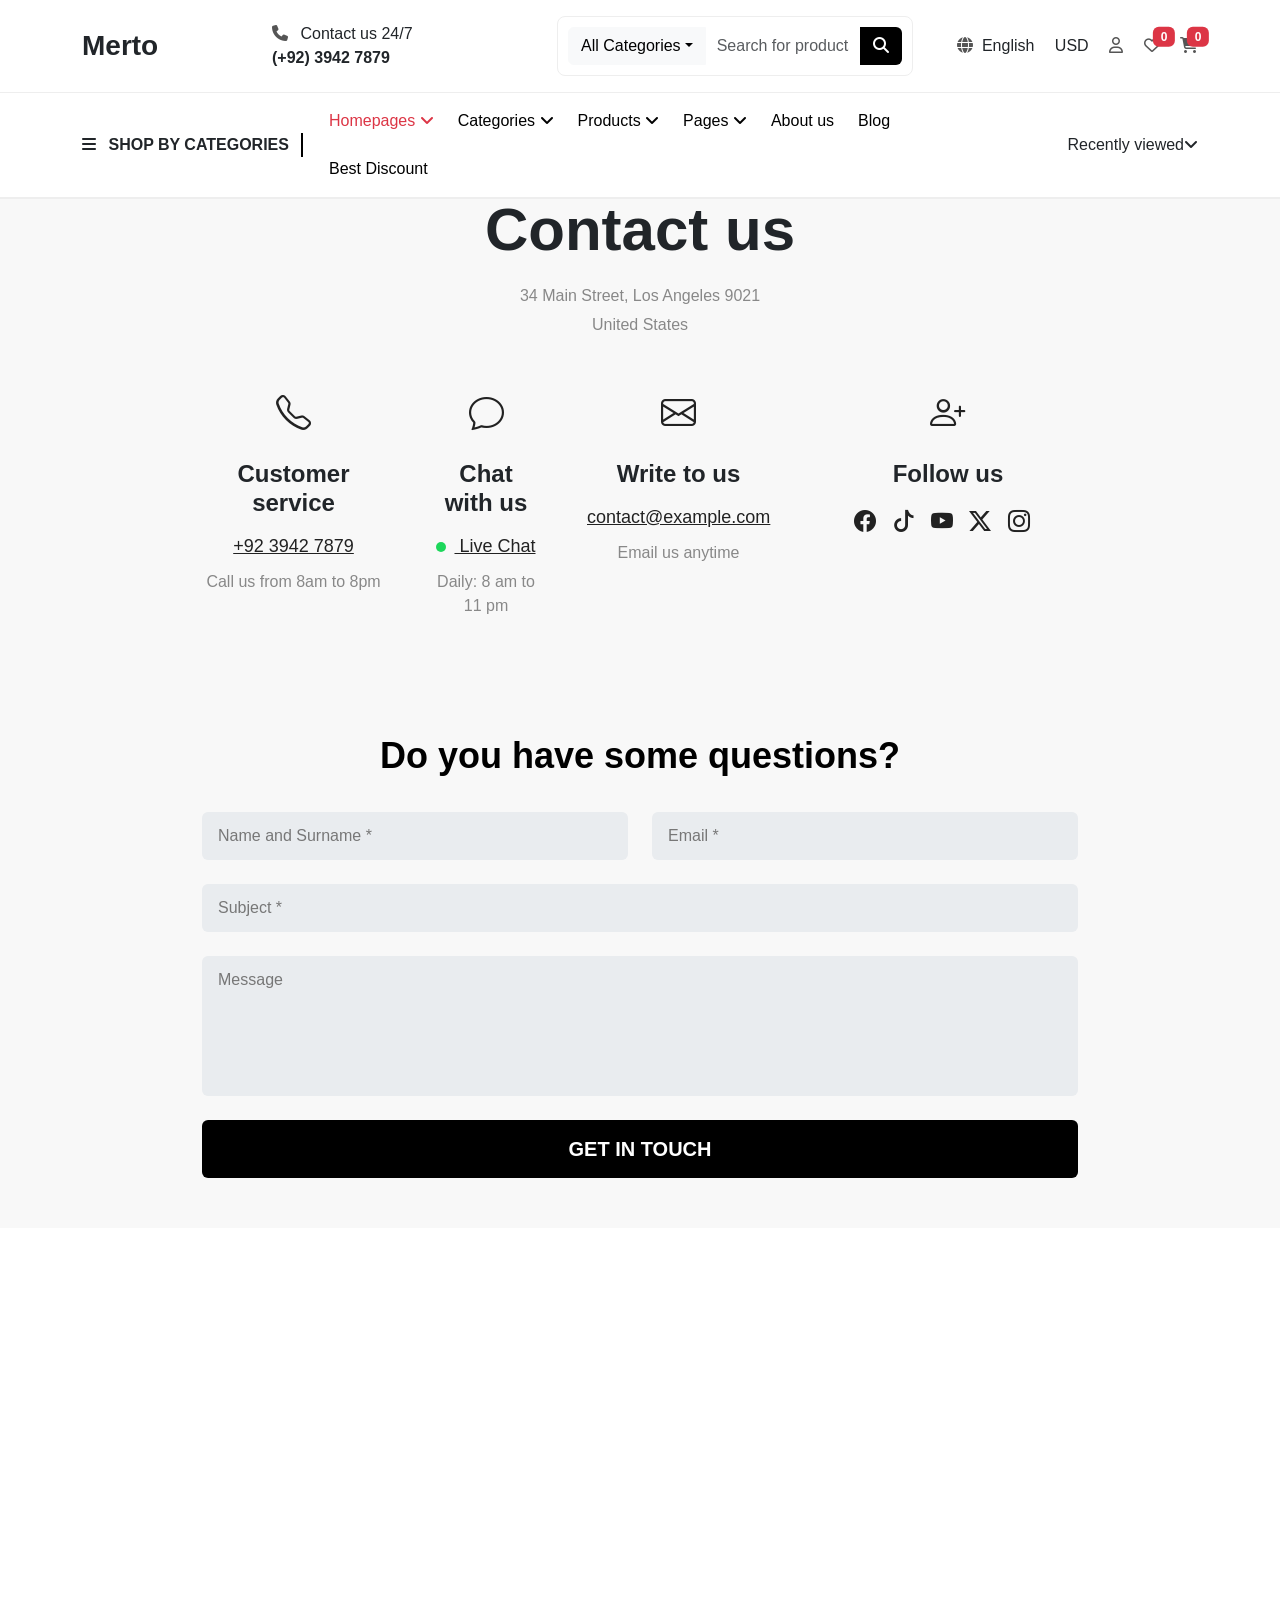
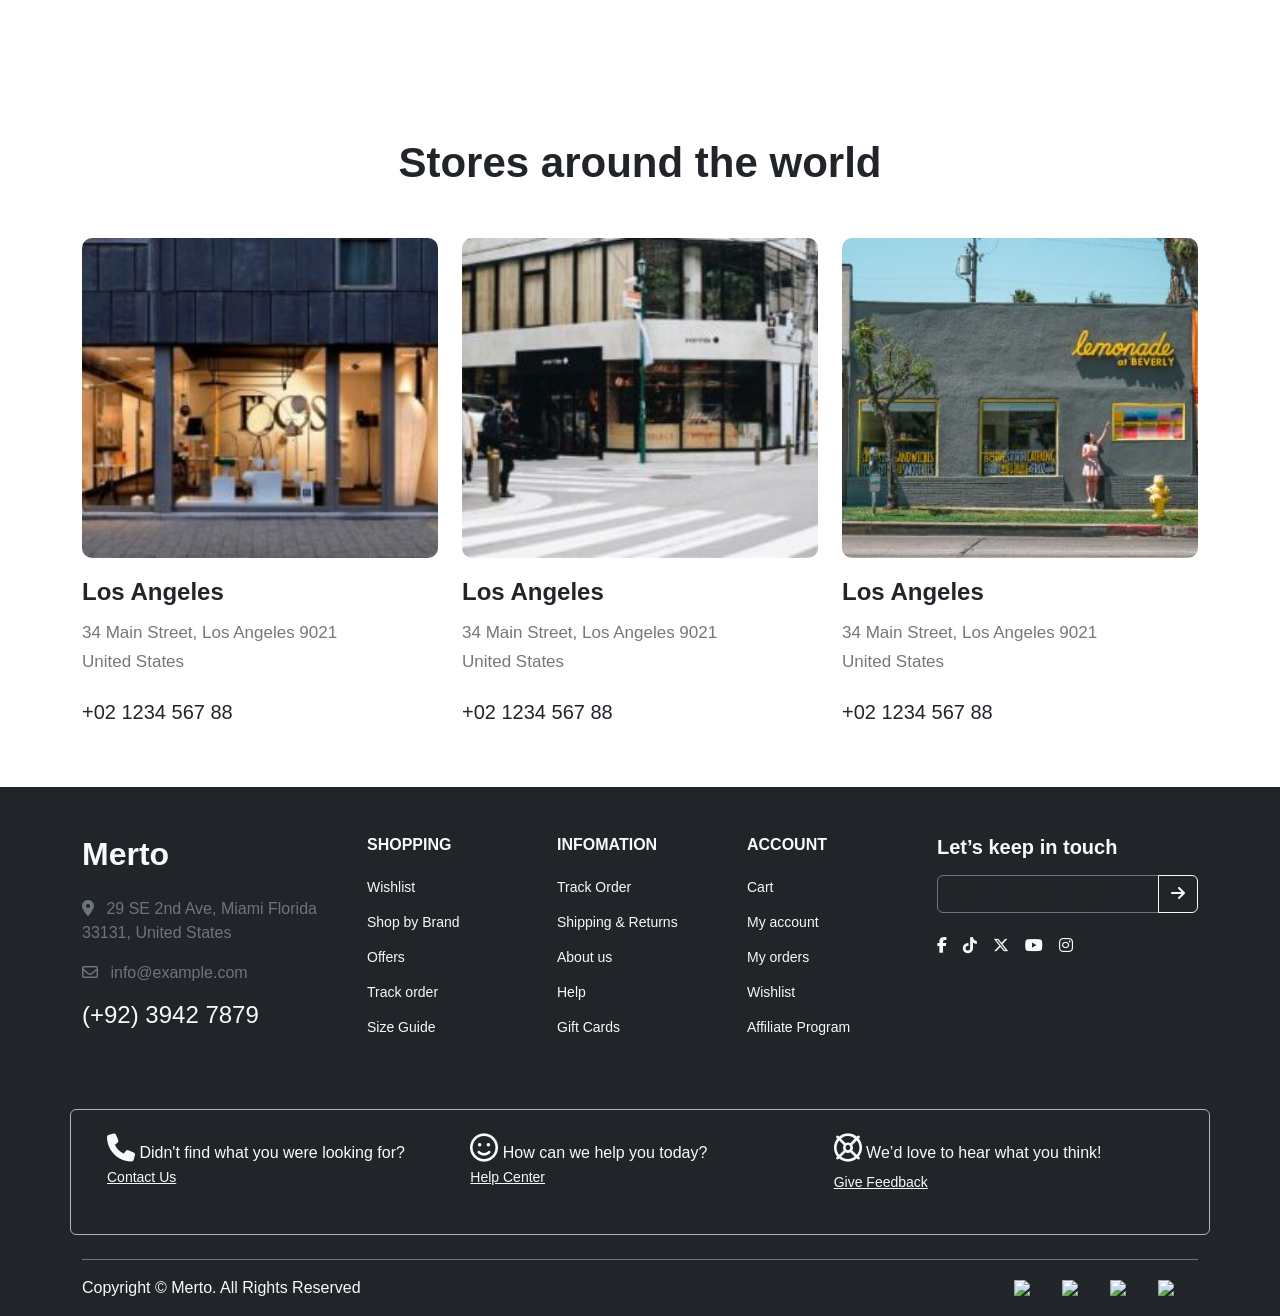
==== contact.html @ 9ad69edd "first commit" ====
<!DOCTYPE html>
<html lang="en">
<head>
    <meta charset="UTF-8">
    <meta name="viewport" content="width=device-width, initial-scale=1.0">
    <title>Document</title>
    <link href="https://cdn.jsdelivr.net/npm/bootstrap@5.3.8/dist/css/bootstrap.min.css" rel="stylesheet" integrity="sha384-sRIl4kxILFvY47J16cr9ZwB07vP4J8+LH7qKQnuqkuIAvNWLzeN8tE5YBujZqJLB" crossorigin="anonymous">
    <link rel="stylesheet"
href="https://cdnjs.cloudflare.com/ajax/libs/font-awesome/6.5.2/css/all.min.css">
<link rel="stylesheet"
href="https://cdn.jsdelivr.net/npm/bootstrap-icons@1.11.3/font/bootstrap-icons.min.css">
    <link rel="stylesheet" href="css/contact.css">
    <link rel="stylesheet" href="css/css.css">
</head>
<body>

<header class="position-fixed z-40 fixed-top bg-white">
    <div class="container-fluid top-header py-3">
    <div class="container">
        <div class="row align-items-center gy-3">
        <div class="col-6 col-md-2 logo">
            Merto
        </div>
        <div class="col-6 col-md-3">
            <i class="fa-solid fa-phone icon me-2"></i>
            <span class="d-none d-md-inline">Contact us 24/7</span><br>
            <strong>(+92) 3942 7879</strong>
        </div>
        <div class="col-12 col-md-4">
            <div class="input-group search-box">
            <button class="btn btn-light dropdown-toggle">All Categories</button>
            <input type="text" class="form-control" placeholder="Search for products">
            <button class="btn search-btn">
                <i class="fa-solid fa-magnifying-glass"></i>
            </button>
            </div>
        </div>
        <div class="col-12 col-md-3 text-end right-icons">
            <span class="me-3 d-none d-md-inline english position-relative">
                <i class="fa-solid fa-globe icon me-1"></i> English
                <div class="row h-english-p text-center"><div class="h-english">
                    <a href="#">Espanol</a>
                    <a class="" href="#">France</a>
                    <a href="#">Egypt</a>
                </div></div>
            </span>        
            <span class="me-3 d-none d-md-inline">
            USD
            </span>
            <span class="me-3">
            <i class="fa-regular fa-user icon"></i>
            </span>
            <span class="me-3 position-relative">
            <i class="fa-regular fa-heart icon"></i>
            <span class="position-absolute top-0 start-100 translate-middle badge bg-danger">0</span>
            </span>
            <span class="position-relative">
            <i class="fa-solid fa-cart-shopping icon"></i>
            <span class="position-absolute top-0 start-100 translate-middle badge bg-danger">0</span>
            </span>
        </div>
        </div>
    </div>
    </div>
    <div class="container-fluid  navbar-custom py-3">
    <div class="container">
        <div class="row align-items-center justify-content-between flex-wrap ">
        <div class="col-auto border-left ">
            <i class="fa-solid fa-bars me-2"></i>
            <strong>SHOP BY CATEGORIES</strong>
        </div>
        <nav class="nav col-7 gap-4">
            <div class="position-relative home-menu">
                <a class="nav-link text-danger" href="index.html">
                    Homepages
                    <i class="fa-solid fa-angle-down"></i>
                </a>
                <div class="mega-menu">
                    <div class="row g-4">
                        <div class="col-md-4">
                            <div class="mega-item">
                                <img src="image/dd1 (7).jpg" alt="">
                                <h5>Supermarket 01</h5>
                            </div>
                        </div>
                        <div class="col-md-4">
                            <div class="mega-item">
                                <img src="image/dd2 (3).jpg" alt="">
                                <h5>Supermarket 02</h5>
                            </div>
                        </div>
                        <div class="col-md-4">
                            <div class="mega-item">
                                <img src="image/dd3 (1).jpg" alt="">
                                <h5>Furniture</h5>
                            </div>
                        </div>
                        <div class="col-md-4">
                            <div class="mega-item">
                                <img src="image/dd4 (1).jpg" alt="">
                                <h5>Electronic</h5>
                            </div>
                        </div>
                        <div class="col-md-4">
                            <div class="mega-item">
                                <img src="image/dd6.jpg" alt="">
                                <h5>Fashion</h5>
                            </div>
                        </div>

                        <div class="col-md-4">
                            <div class="mega-item">
                                <img src="image/dd5 (1).jpg" alt="">
                                <h5>Gaming</h5>
                            </div>
                        </div>
                    </div>
                </div>
            </div>
  <div class="position-relative menu-item">
      <a class="nav-link" href="#">
          Categories
          <i class="fa-solid fa-angle-down"></i>
      </a>
      <div class="small-menu categories-menu">
          <div class="row">
              <div class="col-md-4">
                  <h5>SHOP LAYOUTS</h5>
                  <a href="#">Top Categories - Style 1</a>
                  <a href="#">Top Categories - Style 2</a>
                  <a href="#">Top Brands</a>
                  <a href="#">List Layout</a>
                  <a href="#">Filter Sidebar</a>
                  <a href="#">Top Banner</a>
              </div>
              <div class="col-md-4">
                  <h5>SHOP LAYOUTS</h5>
                  <a href="#">Load More Button</a>
                  <a href="#">Infinity Scroll</a>
                  <a href="#">Ajax Pagination</a>
                  <a href="#">Supermarket</a>
                  <a href="#">Furniture</a>
                  <a href="#">Electronic</a>

              </div>
              <div class="col-md-4">
                  <img src="image/dd1 (7).jpg" class="img-fluid rounded">
              </div>
          </div>
      </div>
  </div>
  <div class="position-relative menu-item">
      <a class="nav-link" href="#">
          Products
          <i class="fa-solid fa-angle-down"></i>
      </a>
      <div class="small-dropdown">
          <a href="#">Simple product</a>
          <a href="#">Variable - Label Attribute</a>
          <a href="#">Variable - Dropdown Attribute</a>
          <a href="#">Variable - Color Swatch</a>
          <a href="#">Group product</a>
          <a href="#">External product</a>
          <a href="#">Flash sale</a>
      </div>
  </div>
  <div class="position-relative menu-item">
      <a class="nav-link" href="#">
          Pages
          <i class="fa-solid fa-angle-down"></i>
      </a>
      <div class="small-dropdown">
          <a href="#">About Us</a>
          <a href="#">Contact</a>
          <a href="#">FAQ</a>
          <a href="#">Login</a>
          <a href="#">Register</a>
          <a href="#">404 Page</a>
      </div>
  </div>
            <a class="nav-link" href="contact.html">About us</a>
            <a class="nav-link" href="#">Blog</a>
            <a class="nav-link" href="#">Best Discount</a>
        </nav>
        <div class="d-none d-md-block col-2 text-end">
            Recently viewed<i class="fa-solid fa-angle-down"></i>
        </div>
        </div>
    </div>
    </div>
</header>

<br><br><br>
<br><br><br>
<section class="contact-section text-center">
  <div class="container">
    <h1 class="contact-title mb-3">Contact us</h1>
    <p class="contact-subtitle mb-5">
      34 Main Street, Los Angeles 9021 <br>
      United States
    </p>
    <div class="row justify-content-center g-5">
      <div class="col-md-3 col-sm-6">
        <div class="contact-box">
          <i class="bi bi-telephone"></i>
          <h4>Customer service</h4>
          <a href="tel:+9239427879">+92 3942 7879</a>
          <p>Call us from 8am to 8pm</p>
        </div>
      </div>
      <div class="col-md-2 col-sm-6">
        <div class="contact-box">
          <i class="bi bi-chat"></i>
          <h4>Chat with us</h4>
          <a href="#">
            <span class="live-dot"></span>
            Live Chat
          </a>
          <p>Daily: 8 am to 11 pm</p>
        </div>
      </div>
      <div class="col-md-3 col-sm-6">
        <div class="contact-box">
          <i class="bi bi-envelope"></i>
          <h4>Write to us</h4>
          <a href="mailto:contact@example.com">
            contact@example.com
          </a>
          <p>Email us anytime</p>
        </div>
      </div>
      <div class="col-md-4 col-sm-6">
        <div class="contact-box">
          <i class="bi bi-person-plus"></i>
          <h4>Follow us</h4>
          <div class="social-icons mt-3">
            <i class="bi bi-facebook"></i>
            <i class="bi bi-tiktok"></i>
            <i class="bi bi-youtube"></i>
            <i class="bi bi-twitter-x"></i>
            <i class="bi bi-instagram"></i>
          </div>
        </div>
      </div>
    </div>
  </div>
</section>

<section class="contact-section">
    <div class="container">

      <h2 class="section-title">
        Do you have some questions?
      </h2>

      <form>
        <div class="row g-4 mb-4">

          <div class="col-md-6">
            <input 
              type="text" 
              class="form-control custom-input"
              placeholder="Name and Surname *"
            >
          </div>

          <div class="col-md-6">
            <input 
              type="email" 
              class="form-control custom-input"
              placeholder="Email *"
            >
          </div>

        </div>

        <div class="mb-4">
          <input 
            type="text" 
            class="form-control custom-input"
            placeholder="Subject *"
          >
        </div>

        <div class="mb-4">
          <textarea 
            class="form-control custom-input"
            placeholder="Message"
          ></textarea>
        </div>

        <button class="contact-btn">
          GET IN TOUCH
        </button>

      </form>

    </div>
  </section>

  <section class="map-section">
    <iframe
      src="https://www.google.com/maps/embed?pb=!1m18!1m12!1m3!1d423286.2747902311!2d-118.69192013565553!3d34.02003923200642!2m3!1f0!2f0!3f0!3m2!1i1024!2i768!4f13.1!3m3!1m2!1s0x80c2c75ddc27da13%3A0xe22fdf6f254608f4!2sLos%20Angeles%2C%20CA%2C%20USA!5e0!3m2!1sen!2seg!4v1710000000000!5m2!1sen!2seg"
      allowfullscreen=""
      loading="lazy">
    </iframe>
  </section>

  <section class="store-section">
  <div class="container">
    <h2 class="store-title">
      Stores around the world
    </h2>
    <div class="row g-4">
      <div class="col-lg-4 col-md-6">
        <div class="store-card">
          <img src="image/dd1 (6).jpg" alt="">
          <h3>Los Angeles</h3>
          <p>
            34 Main Street, Los Angeles 9021 <br>
            United States
          </p>
          <span>+02 1234 567 88</span>
        </div>
      </div>
      <div class="col-lg-4 col-md-6">
        <div class="store-card">
          <img src="image/dd1 (5).jpg" alt="">
          <h3>Los Angeles</h3>
          <p>
            34 Main Street, Los Angeles 9021 <br>
            United States
          </p>
          <span>+02 1234 567 88</span>
        </div>
      </div>
      <div class="col-lg-4 col-md-6">
        <div class="store-card">
          <img src="image/dd1 (4).jpg" alt="">
          <h3>Los Angeles</h3>
          <p>
            34 Main Street, Los Angeles 9021 <br>
            United States
          </p>
          <span>+02 1234 567 88</span>
        </div>
      </div>
    </div>
  </div>
</section>

<footer class="bg-dark text-light pt-5">
  <div class="container">
    <div class="row gy-4">
      <div class="col-md-3">
        <h2 class="fw-bold">Merto</h2>
        <p class="mt-4 text-secondary">
          <i class="fa-solid fa-location-dot me-2"></i>
          29 SE 2nd Ave, Miami Florida 33131, United States
        </p>
        <p class="text-secondary">
          <i class="fa-regular fa-envelope me-2"></i>
          info@example.com
        </p>
        <h4 class="mt-3">(+92) 3942 7879</h4>
      </div>
      <div class="col-6 col-md-2">
        <h6 class="fw-bold mb-3">SHOPPING</h6>
        <ul class="list-unstyled list ">
          <li>Wishlist</li>
          <li>Shop by Brand</li>
          <li>Offers</li>
          <li>Track order</li>
          <li>Size Guide</li>
        </ul>
      </div>
      <div class="col-6 col-md-2 list">
        <h6 class="fw-bold mb-3">INFOMATION</h6>
        <ul class="list-unstyled ">
          <li>Track Order</li>
          <li>Shipping & Returns</li>
          <li>About us</li>
          <li>Help</li>
          <li>Gift Cards</li>
        </ul>
      </div>
      <div class="col-6 col-md-2 list">
        <h6 class="fw-bold mb-3">ACCOUNT</h6>
        <ul class="list-unstyled">
          <li>Cart</li>
          <li>My account</li>
          <li>My orders</li>
          <li>Wishlist</li>
          <li>Affiliate Program</li>
        </ul>
      </div>
      <div class="col-md-3">
        <h5 class="fw-bold">Let’s keep in touch</h5>
        <div class="input-group mt-3">
          <input type="email" class="form-control bg-dark text-light border-secondary" placeholder="enter your email address">
          <button class="btn btn-outline-light">
            <i class="fa-solid fa-arrow-right"></i>
          </button>
        </div>
        <div class="mt-4 d-flex gap-3">
          <i class="fa-brands fa-facebook-f"></i>
          <i class="fa-brands fa-tiktok"></i>
          <i class="fa-brands fa-x-twitter"></i>
          <i class="fa-brands fa-youtube"></i>
          <i class="fa-brands fa-instagram"></i>
        </div>
      </div>
    </div>
    <div class="row mt-5 p-4 border border-dark-subtle rounded text-center text-md-start">
      <div class="col-md-4 mb-3 mb-md-0">
        <i class="fa-solid fa-phone fs-3 mb-2 d-md-inline"></i>
        <h6 class="d-md-inline mb-2">Didn't find what you were looking for?</h6>
        <p ><small class="text-decoration-underline">Contact Us</small></p>
      </div>
      <div class="col-md-4 mb-3 mb-md-0">
        <i class="fa-regular fa-face-smile fs-3 mb-2 d-md-inline"></i>
        <h6 class="d-md-inline mb-2">How can we help you today?</h6>
        <p ><small class="text-decoration-underline">Help Center</small></p>
      </div>
      <div class="col-md-4">
        <i class="fa-regular fa-life-ring fs-3 mb-2"></i>
        <h6 class="d-md-inline mb-2">We’d love to hear what you think!</h6>
        <p ><small class="text-decoration-underline ">Give Feedback</small></p>
      </div>
    </div>
    <div class="d-flex flex-column flex-md-row justify-content-between align-items-center mt-4 py-3 border-top border-secondary">
      <p class="mb-2 mb-md-0">Copyright © Merto. All Rights Reserved</p>
      <div class="d-flex gap-2">
        <img src="https://img.icons8.com/color/48/paypal.png" width="40">
        <img src="https://img.icons8.com/color/48/apple-pay.png" width="40">
        <img src="https://img.icons8.com/color/48/visa.png" width="40">
        <img src="https://img.icons8.com/color/48/mastercard.png" width="40">
      </div>
    </div>
  </div>
</footer>
    <script src="https://cdn.jsdelivr.net/npm/bootstrap@5.3.8/dist/js/bootstrap.bundle.min.js" integrity="sha384-FKyoEForCGlyvwx9Hj09JcYn3nv7wiPVlz7YYwJrWVcXK/BmnVDxM+D2scQbITxI" crossorigin="anonymous"></script>
</body>
</html>
---- css/contact.css ----
*{
    padding: 0;
    margin: 0;
    box-sizing: border-box;
}
img{
  object-fit: cover;
}
.contact-section {
      padding: 80px 0;
      background: #f8f8f8;
    }

    .contact-title {
      font-size: 60px;
      font-weight: 700;
    }

    .contact-subtitle {
      color: #888;
      line-height: 1.8;
    }

    .contact-box i {
      font-size: 35px;
      color: #222;
      margin-bottom: 20px;
      display: inline-block;
    }

    .contact-box h4 {
      font-size: 24px;
      font-weight: 600;
      margin-bottom: 15px;
    }

    .contact-box a {
      color: #222;
      text-decoration: underline;
      font-size: 18px;
    }

    .contact-box p {
      color: #888;
      margin-top: 10px;
    }

    .social-icons i {
      font-size: 22px;
      margin-right: 12px;
      cursor: pointer;
      transition: 0.3s;
    }
    .social-icons i:hover {
      color: #0d6efd;
    }
    .live-dot {
      width: 10px;
      height: 10px;
      background: #1dd75b;
      border-radius: 50%;
      display: inline-block;
      margin-right: 8px;
    }

.contact-section{
  padding: 50px 0;
}

.contact-section .container{
  max-width: 900px;
}
.section-title{
  font-size: 36px;
  font-weight: 700;
  text-align: center;
  margin-bottom: 35px;
  color: #000;
}

.custom-input{
  background: #e9ecef;
  border: none;
  border-radius: 6px;
  padding: 12px 16px;
  font-size: 16px;
  box-shadow: none !important;
}

.custom-input::placeholder{
  color: #777;
}

textarea.custom-input{
  resize: none;
  height: 140px;
}

.contact-btn{
  background: #000;
  color: #fff;
  width: 100%;
  border: none;
  padding: 14px;
  border-radius: 6px;
  font-size: 20px;
  font-weight: 700;
  transition: 0.3s;
}
.contact-btn:hover{
  background: red;
}

.map-section{
      width: 100%;
      height: 400px;
      overflow: hidden;
      margin-bottom: 50px;
    }

    .map-section iframe{
      width: 100%;
      height: 100%;
      border: 0;
      display: block;
    }

.store-section{
  padding: 60px 0;
}

.store-title{
  text-align: center;
  font-size: 42px;
  font-weight: 700;
  margin-bottom: 50px;
}

.store-card img{
  width: 100%;
  height: 320px;
  object-fit: cover;
  border-radius: 10px;
}

.store-card h3{
  font-size: 24px;
  font-weight: 700;
  margin-top: 20px;
  margin-bottom: 12px;
}

.store-card p{
  color: #777;
  font-size: 17px;
  line-height: 1.7;
  margin-bottom: 8px;
}

.store-card span{
  display: block;
  font-size: 20px;
  font-weight: 500;
  margin-top: 20px;
}
---- css/css.css ----
body {
  font-family: Arial;
}
header{
  z-index: 999;
}
.top-header {
  border-bottom: 1px solid #eee;
}
.logo {
  font-size: 28px;
  font-weight: bold;
}
.search-box {
  border: 1px solid #ddd;
  border-radius: 6px;
  overflow: hidden;
}
.search-box input {
  border: none;
}
.search-btn {
  background: black;
  color: white;
}
.icon {
  color: #555;
  transition: 0.3s;
  cursor: pointer;
}
.icon:hover,
.nav-link:hover,
.h-english a:hover{
    color: red !important;
}
.navbar-custom {
  border-bottom: 2px solid #eee;
 
}
.navbar-custom .nav-link {
  font-weight: 500;
  font-size: 16px;
  padding: 0;
  color: black;
  width: fit-content !important;
}
.border-left{
    border-right: 2px solid black;
}
.english{
    position: relative;
}
.h-english{
    background-color: white;
    box-shadow: 0 0 4px black ;
    height: 6rem;
    width: 15rem;  
    padding: 10px 0;
    margin-left: -20px;
    line-height: 25px;
}
.h-english a{
    text-decoration: none;
    display: block;
    color: black;
    text-align: center;
}
.h-english-p{
    position: absolute;
    top: 0;
    left: 0;
    height: 10rem;
    width: 11rem;
    padding: 3rem 2rem;
    z-index: 999;
    display: none;
}
.english:hover .h-english-p {
    display: block !important;
}
.list{
    line-height: 35px;
    font-size: 14px;
}
.home-menu{
    position: relative;
}
.mega-menu{
    position: absolute;
    top: 180%;
    left: -440px;
    width: 1610px;
    background-color: white;
    padding: 30px;
    border-radius: 10px;
    box-shadow: 0 10px 30px rgba(0,0,0,0.1);
    opacity: 0;
    visibility: hidden;
    transition: .3s;
    z-index: 99999;
}
.home-menu:hover .mega-menu{
    opacity: 1;
    visibility: visible;
    top: 150%;
}
.mega-item img{
    width: 100%;
    border-radius: 10px;
    transition: .3s;
}
.mega-item img:hover{
    transform: scale(1.03);
}
.mega-item h5{
    text-align: center;
    margin-top: 15px;
    font-size: 20px;
}
.menu-item{
    position: relative;
}
.small-dropdown{
    position: absolute;
    top: 170%;
    left: 0;
    width: 320px;
    background-color: white;
    padding: 20px;
    box-shadow: 0 10px 30px rgba(0,0,0,0.1);
    opacity: 0;
    visibility: hidden;
    transition: .3s;
    z-index: 9999;
}
.small-dropdown a{
    display: block;
    color: black;
    text-decoration: none;
    padding: 10px 0;
    font-size: 18px;
}
.menu-item:hover .small-dropdown{
    opacity: 1;
    visibility: visible;
    top: 140%;
}
.categories-menu{
    position: absolute;
    top: 170%;
    left: -300px;
    width: 1100px;
    background-color: white;
    padding: 40px;
    box-shadow: 0 10px 30px rgba(0,0,0,0.1);
    opacity: 0;
    visibility: hidden;
    transition: .3s;
    z-index: 9999;
}
.categories-menu h5{
    font-size: 22px;
    margin-bottom: 20px;
    font-weight: bold;
}
.categories-menu a{
    display: block;
    text-decoration: none;
    color: black;
    margin-bottom: 18px;
    font-size: 18px;
}
.menu-item:hover .categories-menu{
    opacity: 1;
    visibility: visible;
    top: 140%;
}
.category-btn{
    display: flex;
    align-items: center;
    gap: 10px;
    cursor: pointer;
}


.hero-section{ /* Hero Section */
    background: #fff;
    width: 100%;
    height: 80vh;
    margin-top: 150px;
}
.hero-section .container-fluid,
.hero-section .row,
.hero-section .col-lg-8,
.hero-section .col-lg-4,
.hero-section .carousel,
.hero-section .carousel-inner,
.hero-section .carousel-item{
    height: 100%;
}
.slide-box{
    position: relative;
    height: 100%;
    overflow: hidden;
}
.slide-box img{
    width: 100%;
    height: 100%;
    object-fit: cover;
}
.slide-content{
    position: absolute;
    top: 50%;
    left: 60px;
    transform: translateY(-50%);
    color: white;
    z-index: 5;
}
.slide-content small{
    font-size: 18px;
    font-weight: 600;
}
.slide-content h1{
    font-size: 58px;
    line-height: 1.1;
    font-weight: 700;
}
.slide-content .btn{
    padding: 14px 34px;
    border-radius: 10px;
    font-weight: 600;
}
.promo-card{
    position: relative;
    flex: 1;
    overflow: hidden;
    background: #f3f3f3;
}
.hero-section .col-lg-4{
    gap: 10px;
}
.promo-card img{
    position: absolute;
    top: 0;
    right: 0;
    width: 100%;
    height: 100%;
    object-fit: cover;
}
.promo-content{
    position: absolute;
    top: 35px;
    left: 35px;
    z-index: 5;
    max-width: 220px;
}
.promo-content h3{
    font-size: 34px;
    line-height: 1.15;
    font-weight: 700;
    margin: 10px 0 14px;
}
.promo-content p{
    font-size: 18px;
    margin-bottom: 20px;
}
.price-badge{
    position: absolute;
    top: 22px;
    right: 22px;
    width: 80px;
    height: 80px;
    border-radius: 50%;
    background: red;
    color: white;
    display: flex;
    align-items: center;
    justify-content: center;
    font-size: 24px;
    font-weight: bold;
    z-index: 20;
}
.carousel-indicators{
    bottom: 20px;
}
.carousel-indicators button{
    width: 12px !important;
    height: 12px !important;
    border-radius: 50% !important;
    background-color: white !important;
    border: none !important;
    margin: 0 5px !important;
    opacity: 0.5;
}
.carousel-indicators .active{
    opacity: 1;
    transform: scale(1.2);
}

.product-card{
    background: white;
    padding: 35px;
    border: 1px solid #eee;
    position: relative;
    overflow: visible;
    transition: .3s;
}
.product-card:hover{
    box-shadow: 0 10px 30px rgba(0,0,0,0.1);
    z-index: 20;
}
.product-title{
    font-size: 20px;
    line-height: 1.5;
    transition: .3s;
}
.product-card:hover .product-title{
    color: red;
}
.stars{
    font-size: 22px;
}
.product-actions{
    position: absolute;
    left: 0;
    bottom: -75px;
    width: 100%;
    background: white;
    padding: 15px;
    display: flex;
    gap: 10px;
    opacity: 0;
    visibility: hidden;
    transition: .3s;
    box-shadow: 0 10px 30px rgba(0,0,0,0.08);
}
.product-card:hover .product-actions{
    opacity: 1;
    visibility: visible;
    bottom: -65px;
}
.product-actions .btn{
    height: 55px;
    border-radius: 10px;
    background: #f3f3f3;
}
.product-actions .btn:hover{
  background-color: black;
  color: white;
}
.feature-box{
    display:flex;
    align-items:center;
    gap:18px;
}
.feature-box i{
    font-size:42px;
    color:#b7b7b7;
}
.feature-box h5{
    font-size:20px;
    font-weight:600;
    margin-bottom:5px;
}
.feature-box p{
    margin:0;
    color:#8a8a8a;
    font-size:16px;
}

.category-card{
    cursor:pointer;
}
.category-img{
  width:170px;
  height:170px;
  border-radius:50%;
  background:#e9ecef;
  display:flex;
  justify-content:center;
  align-items:center;
  margin:auto;
  overflow:hidden;
  transition:.4s;
}
.category-img img{
  width:90px;
  transition:.4s;
}
.category-card h4{
  margin-top:18px;
  font-size:22px;
  transition:.4s;
}
.category-card:hover .category-img{
  background:#9ea0a3;
  transform:translateY(-8px);
}
.category-card:hover img{
  transform:scale(1.1);
}
.category-card:hover h4{
  color:red;
}
.active-card .category-img{
  background:#9ea0a3;
}
.active-card h4{
  color:red;
}


.coupon-box{
  border:1px solid #222;
  border-radius:8px;
  padding:20px;
  background:#fff;
  font-size:20px;
}
.coupon-box span{
  color:red;
  font-weight:700;
}

.sec-product-badge{
  height: 60vh;
  width: 100%;
  padding: 9% 0;
}
.slider-wrapper {
  overflow: hidden;
  border: 1px solid #eee;
  border-radius: 10px;
}
.slider {
  transition: 0.5s;
}
.card-box {
  flex: 0 0 20%;
  max-width: 20%;
  border-right: 1px solid #eee;
  padding: 20px;
  background: #fff;
  position: relative;
}
.card-box:last-child {
  border-right: none;
}
.img-box {
  position: relative;
  text-align: center;
}
.img-box img {
  width: 100%;
  height: 160px;
  object-fit: contain;
}
.badge-sale {
  position: absolute;
  top: 15px;
  left: 15px;
  background: #e60023;
  color: #fff;
  font-size: 12px;
  padding: 4px 10px;
  border-radius: 6px;
  z-index: 2;
}
.icons {
  position: absolute;
  top: 0;
  right: 0;
  display: flex;
  flex-direction: column;
  gap: 10px;
  transition: 0.3s;
}
.icons i {
  background: #f2f2f2;
  height: 30px;
  width: 35px;
  border-radius: 8px;
  line-height: 30px;
  cursor: pointer;
}
.title {
  font-size: 15px;
  margin-top: 15px;
  line-height: 1.4;
}
.title.red {
  color: black;
}
.title.red:hover {
  color: red;
}
.price {
  margin-top: 8px;
}
.price .new {
  font-weight: bold;
  font-size: 16px;
}
.price .old {
  text-decoration: line-through;
  color: #999;
  margin-left: 6px;
}
.arrow {
  display: none;
  position: absolute;
  top: 40%;
  transform: translaeY(-50%);
  background: #fff;
  border: 1px solid #eee;
  padding: 10px 12px;
  border-radius: 10px;
  z-index: 2;
  transition: all 1s;
}
.slider-wrapper:hover .arrow{
  display: block;
}
.arrow:hover{
  background: black;
  color: white;
}
.left { left: -12px; }
.right { right: -12px; }


/* sec our blog yaaa zooooz */
.sec-blog{
  height: 100vh;
  width: 100%;
  padding: 9% 0;
}
.blog-wrapper { 
  overflow: hidden;
}
.blog-slider {
  display: flex;
  gap: 20px;
  transition: 0.5s;
}
.blog-card {
  flex: 0 0 33.33%;
  max-width: 33.33%;
  background: #fff;
}
.img-card-blog{
  border-radius: 10px;
  margin-bottom: 10px;
  width: 100%;
  overflow: hidden;
}
.blog-card img {
  width: 100%;
  border-radius: 10px;
  margin-bottom: 10px;
  transition: all 1s;
}
.img-card-blog:hover img{
  transform: scale(1.1) rotate(6deg);
}
.blog-card small {
  color: gray;
  font-size: 12px;
}
.blog-card h5 {
  margin-top: 10px;
  font-weight: 600;
}
.blog-card p {
  font-size: 14px;
  color: #666;
}
.arrow2 {
  position: absolute;
  top: 40%;
  transform: translateY(-50%);
  background: white;
  border: 1px solid #eee;
  padding: 10px;
  border-radius: 10px;
  z-index: 2;
}
.left2 { left: -15px; }
.right2 { right: -15px; }

.sec-search{
  height: 60vh;
  width: 100%;
  padding: 7% 0;
}
.search-box {
  max-width: 900px;
  background: #fff;
  border-radius: 8px;
  overflow: hidden;
  border: 1px solid #eee;
  padding: 10px 10px;
}
.search-btn {
  background: black;
  color: white;
  border-radius: 6px;
}
.tag {
  color: #333;
  text-decoration: none;
  padding: 2px 5px;
  transition: 0.3s;
}
.tag:hover {
  color: red;
}

.hoodie-section{ /* Sec Hodie */
  min-height: 80vh;
  padding: 60px 0;
  background: #efefef;
  overflow: hidden;
}
.hoodie-section .row{
    height: 100% !important;
}
.hoodie-image{
  position: relative;
  text-align: center;
}
.hoodie-image img{
  height: 100%;
  max-height: 75vh;
  object-fit: contain;
  transition: .5s;
}
.bg-text{
  position: absolute;
  top: 50%;
  left: 50%;
  transform: translate(-50%,-50%);
  font-size: 220px;
  font-weight: bold;
  color: rgba(255,255,255,0.35);
  z-index: 0;
}
.discount-circle{
  position: absolute;
  top: 120px;
  right: 120px;
  width: 130px;
  height: 130px;
  border-radius: 50%;
  background: red;
  color: white;
  display: flex;
  align-items: center;
  justify-content: center;
  font-size: 50px;
  font-weight: bold;
  animation: pulse 1.5s infinite;
}
@keyframes pulse{
    0%{
        transform: scale(1);
    }
    50%{
        transform: scale(1.12);
    }
    100%{
        transform: scale(1);
    }
}
.product-box{
  background: white;
  height: 100%;
  padding: 45px;
  border-radius: 12px;
}
.product-list li{
  font-size: 18px;
  margin-bottom: 10px;
}
.price-box{
  display: flex;
  align-items: center;
  gap: 20px;
}

.new-price{
    font-size: 40px;
    font-weight: bold;
    animation: priceAnim 1.5s infinite;
}
.old-price{
    font-size: 30px;
    color: gray;
    text-decoration: line-through;
}
@keyframes priceAnim{
    0%{
        transform: translateY(0);
    }
    50%{
        transform: translateY(-8px);
    }
    100%{
        transform: translateY(0);
    }
}
.thumb{
    width: 90px;
    height: 90px;
    border: 1px solid #ddd;
    border-radius: 10px;
    cursor: pointer;
    overflow: hidden;
    transition: .3s;
    display: flex;
    align-items: center;
    justify-content: center;
}
.thumb img{
    width: 100%;
    height: 100%;
    object-fit: contain;
}
.thumb.active{
    border: 2px solid black;
    transform: scale(1.05);
}
.buy-btn{
    width: 90%;
    height: 50px;
    background: black;
    color: white;
    font-size: 19px;
    font-weight: bold;
    border-radius: 12px;
}
.buy-btn:hover{
    background: white;
    color: black;
    border: 1px solid black;
}
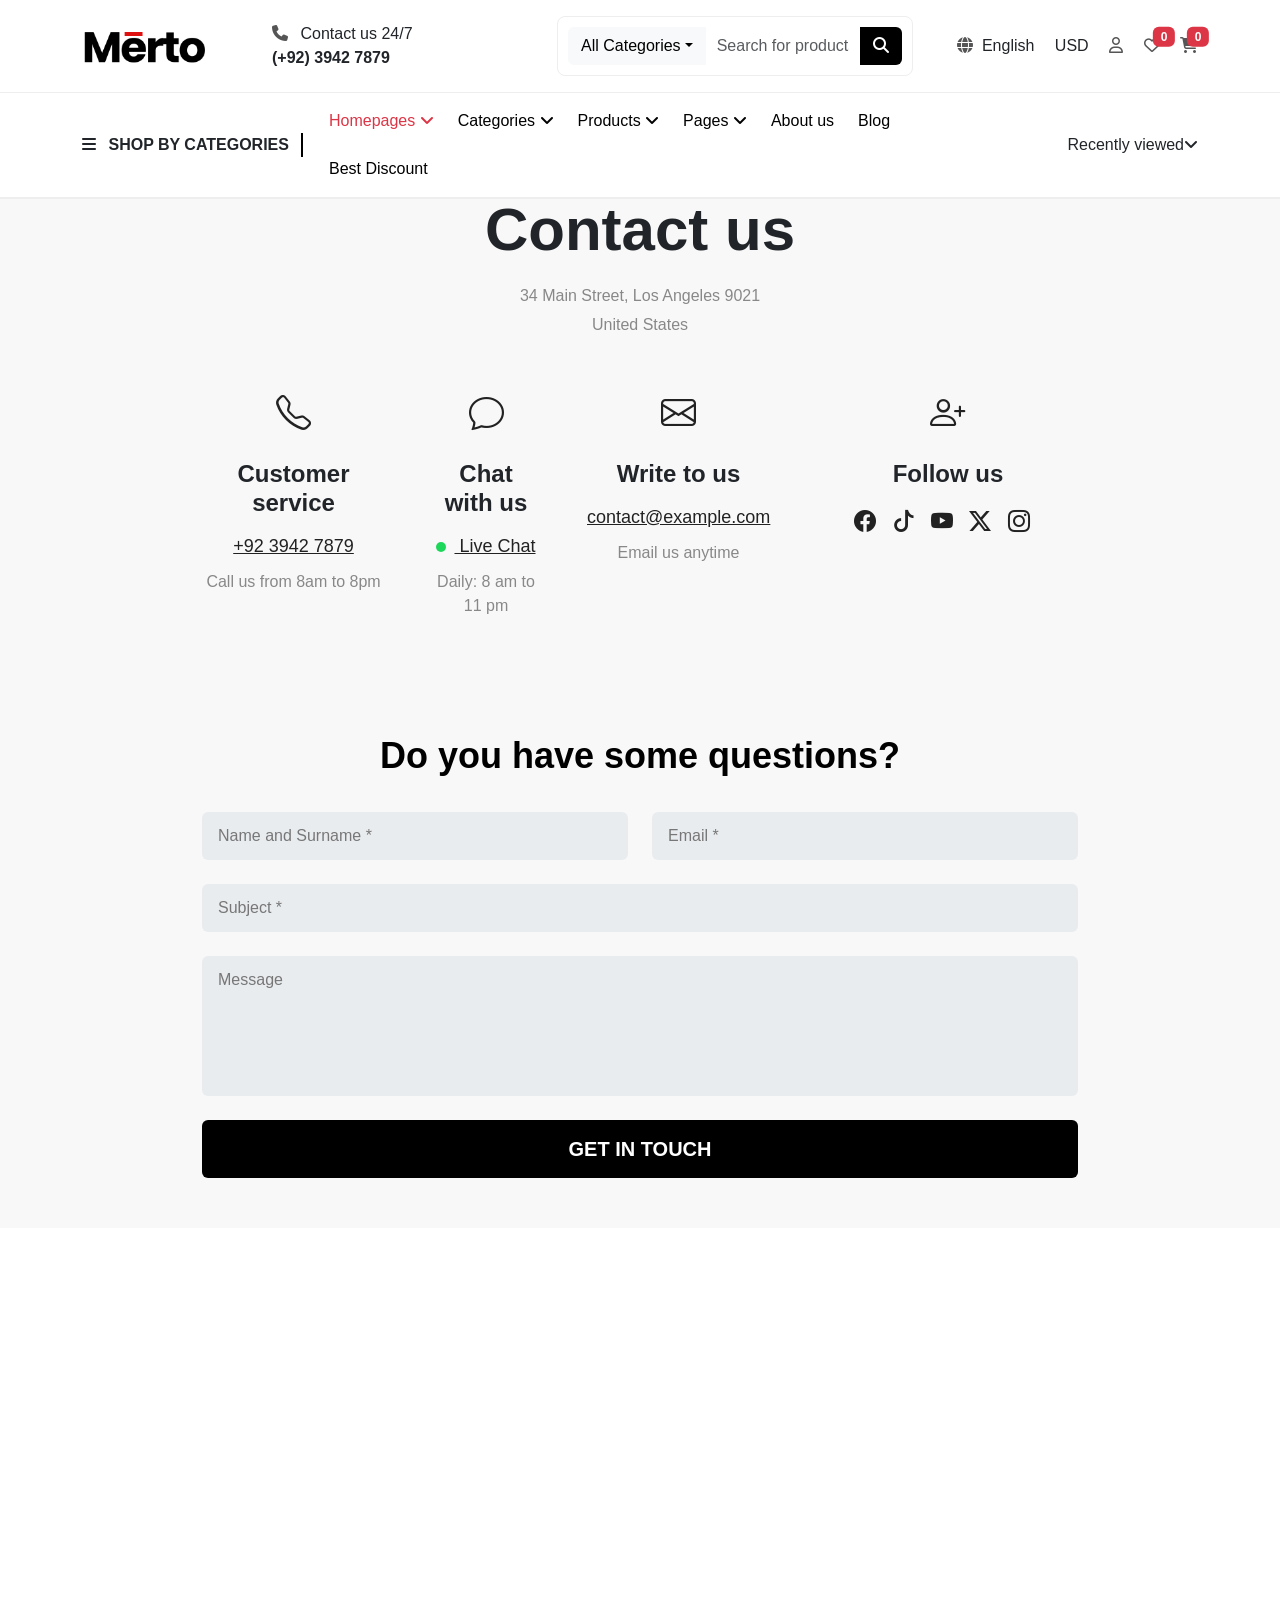
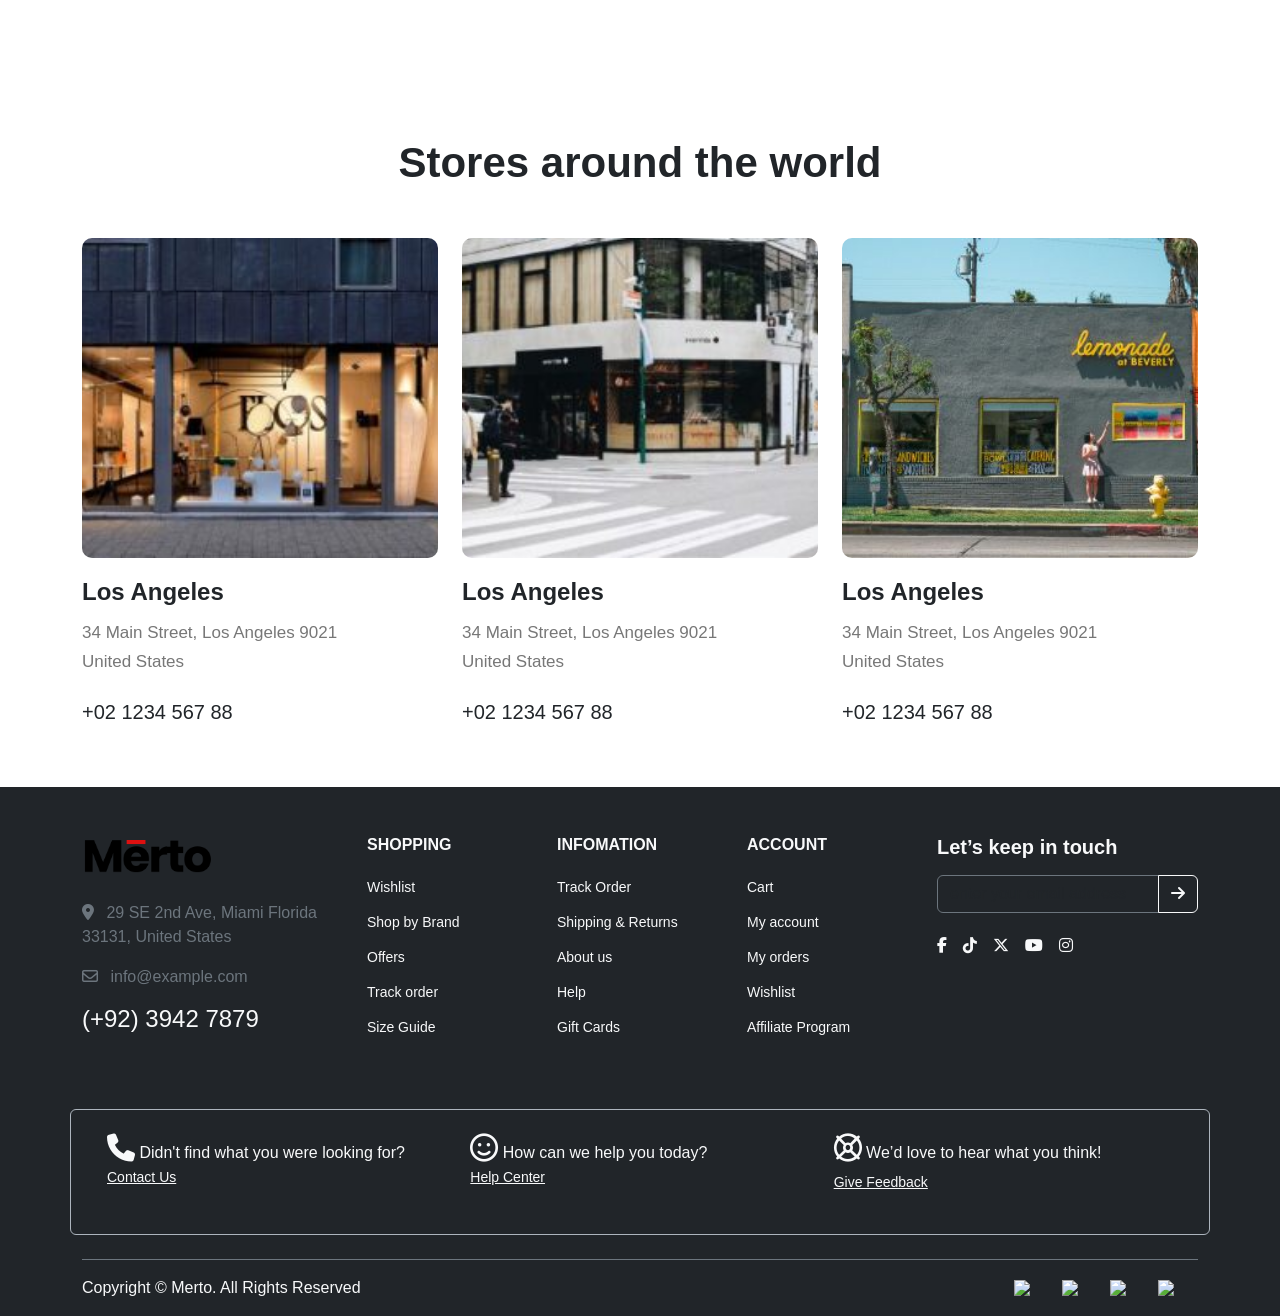
==== commit 68dd1d1a: "change in the Session" ====
--- a/contact.html
+++ b/contact.html
@@ -19,7 +19,7 @@
     <div class="container">
         <div class="row align-items-center gy-3">
         <div class="col-6 col-md-2 logo">
-            Merto
+            <img src="image/dd1 (4).png" alt="" style="height: 70%; width: 75%;">
         </div>
         <div class="col-6 col-md-3">
             <i class="fa-solid fa-phone icon me-2"></i>
@@ -353,7 +353,7 @@
   <div class="container">
     <div class="row gy-4">
       <div class="col-md-3">
-        <h2 class="fw-bold">Merto</h2>
+        <h2 class="fw-bold"><img src="image/dd1 (4).png" alt="" style="height: 70%; width: 50%;"></h2>
         <p class="mt-4 text-secondary">
           <i class="fa-solid fa-location-dot me-2"></i>
           29 SE 2nd Ave, Miami Florida 33131, United States
